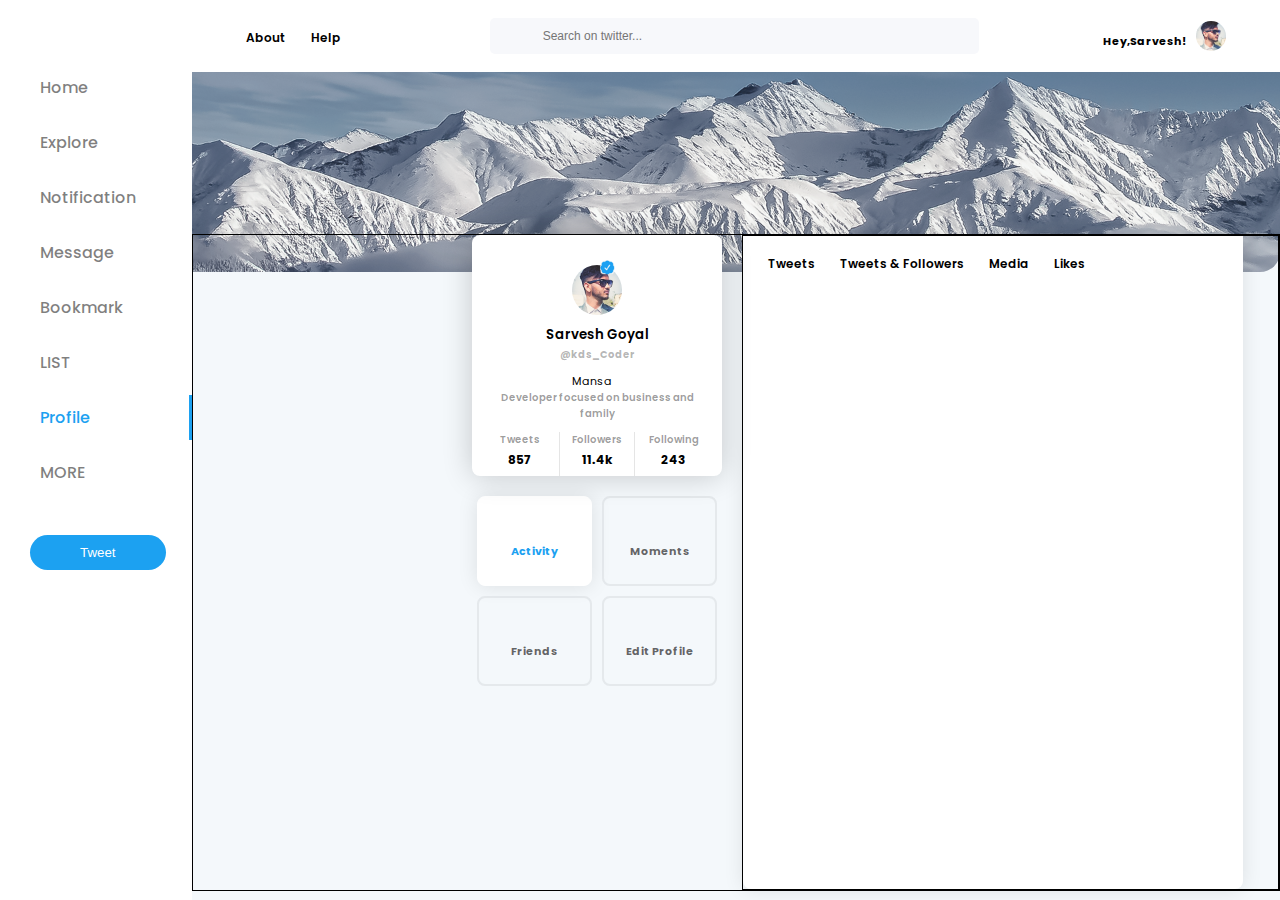
==== index.html @ 20d132c0 "twitterclone" ====
<html lang="en">

<head>
    <meta charset="UTF-8">
    <meta name="viewport" content="width=device-width, initial-scale=1.0">
    <link rel="shortcut icon" href=".\images\img\favicon.png">
    <link rel="stylesheet" href="https://cdnjs.cloudflare.com/ajax/libs/font-awesome/6.4.2/css/all.min.css"
        integrity="sha512-z3gLpd7yknf1YoNbCzqRKc4qyor8gaKU1qmn+CShxbuBusANI9QpRohGBreCFkKxLhei6S9CQXFEbbKuqLg0DA=="
        crossorigin="anonymous" referrerpolicy="no-referrer" />
    <link rel="stylesheet" href="index.css">
    <title>Twitter Clone</title>
</head>

<body>
    <header>
        <aside>
            <a href="#" class="logo"><i class="fa-brands fa-twitter"></i></a>
            <ul>
                <li><a href="#"><i class="fa-solid fa-house"></i> Home</a></li>
                <li><a href="#"><i class="fa-solid fa-hashtag"></i> Explore</a></li>
                <li><a href="#"></i><i class="fa-solid fa-bell"></i>Notification</a></li>
                <li><a href="#"><i class="fa-solid fa-message"></i>Message</a></li>
                <li><a href="#"><i class="fa-solid fa-bookmark"></i>Bookmark</a></li>
                <li><a href="#"><i class="fa-solid fa-list"></i></i>LIST</a></li>
                <li><a href="#"><i class="fa-solid fa-user"></i>Profile</a></li>
                <li><a href="#"><i class="fa-solid fa-ellipsis"></i>MORE</a></li>
            </ul>
            <button>Tweet</button>
        </aside>
        <section>
            <nav>
                <ul>
                    <li><a href="#">About</a></li>
                    <li><a href="#">Help</a></li>
                </ul>
                <div class="search-box">
                    <i class="fa-solid fa-magnifying-glass"></i>
                    <input type="text" placeholder="Search on twitter...">
                </div>
                <div class="user">
                    <h6>Hey,Sarvesh!</h6>
                    <img src=".\images\img\user.png">
                </div>
            </nav>
            <div class="profile_post_follow_bx">
                <div class="profile_bx">
                    <div class="profile_card">
                        <img src="./images/icon/bluetick.png" alt="" class="blue_tick_pc">
                        <img src="./images/img/user.png" alt="" class="profile_img">
                        <h5>Sarvesh Goyal</h5>
                        <h6>@kds_Coder</h6>
                        <address>
                            <a href="#">
                                <i class="fa-solid fa-location-dot"></i>
                                Mansa
                            </a>
                            <a href="#">
                                <i class="fa-solid fa-earth-asia"></i>
                            </a>
                        </address>
                        <p>Developer focused on business and family</p>
                        <div class="data">
                            <div class="data_card">
                                <p>Tweets</p>
                                <h4>857</h4>
                            </div>
                            <div class="data_card">
                                <p>Followers</p>
                                <h4>11.4k</h4>
                            </div>
                            <div class="data_card">
                                <p>Following</p>
                                <h4>243</h4>
                            </div>
                        </div>
                    </div>
                    <div class="activity_bx">
                        <div class="activity_card_bx">
                            <i class="fa-solid fa-eye"></i>
                            <h6>Activity</h6>
                        </div>
                        <div class="activity_card_bx">
                            <i class="fa-solid fa-bolt"></i>
                            <h6>Moments</h6>
                        </div>
                        <div class="activity_card_bx">
                            <i class="fa-solid fa-user-group"></i>
                            <h6>Friends</h6>
                        </div>
                        <div class="activity_card_bx">
                            <i class="fa-solid fa-gear"></i>
                            <h6>Edit Profile</h6>
                        </div>
                    </div>
                </div>
                <div class="post_follow_bx">
                    <div class="post">
                        <nav>
                            <ul>
                                <li><a href="#">Tweets</a></li>
                                <li><a href="#">Tweets & Followers</a></li>
                                <li><a href="#">Media</a></li>
                                <li><a href="#">Likes</a></li>
                            </ul>
                        </nav>
                    </div>
                    <div class="follow_bx"></div>
                </div>
            </div>
        </section>
    </header>
    <script src="app.js"></script>
</body>

</html>
---- index.css ----
@import url("https://fonts.googleapis.com/css2?family=Inter:wght@400;700;800&family=Poppins:wght@200;300;500;600;800;900&display=swap");
* {
  padding: 0;
  margin: 0;
  box-sizing: border-box;
}
body {
  font-family: "Inter", sans-serif;
  font-family: "Poppins", sans-serif;
}
header {
  position: relative;
  width: 100%;
  height: 100vh;
  background-color: #f4f8fb;
  display: flex;
}
header aside {
  width: 15%;
  height: 100%;
  background-color: #fff;
  padding: 15px 0px 15px 30px;
}
header section {
  position: relative;
  width: 85%;
  height: 100%;
}
header aside .logo {
  font-size: 30px;
  color: #1ca1f1;
}
header aside ul {
  list-style-type: none;
  margin-top: 50px;
}
header aside li {
  padding: 10px 0px;
  margin-top: 10px;
}
header aside ul li a {
  text-decoration: none;
  color: rgb(0, 0, 0, 0.5);
  font-size: 16px;
  font-weight: 500;
  display: flex;
  align-items: center;
  transition: 0.2s linear;
}
header aside ul li a:hover {
  color: #1ca1f1;
}
header aside ul li a i {
  margin-right: 10px;
  font-size: 20px;
}
/* to make active 7th child */
header aside ul li:nth-child(7) {
  border-right: 3px solid #1ca1f1;
}
header aside ul li:nth-child(7) a {
  color: #1ca1f1;
}
header aside button {
  margin-top: 40px;
  padding: 10px 50px;
  border-radius: 20px;
  border: none;
  outline: none;
  color: #fff;
  background-color: #1ca1f1;
  transition: 0.3s liner;
  cursor: pointer;
}
header aside button:hover {
  background-color: rgb(28, 162, 241, 0.5);
}
header section nav {
  width: 100%;
  height: 8%;
  background-color: #fff;
  display: flex;
  align-items: center;
  justify-content: space-between;
  padding: 0 5%;
}
header section nav ul {
  list-style: none;
  display: flex;
  align-items: center;
}
header section nav ul li {
  padding: 3px 25px 3px 0px;
}
header section nav ul li a {
  text-decoration: none;
  font-size: 12px;
  font-weight: 600;
  color: #000;
  transition: 0.3s linear;
}
header section nav ul li a:hover {
  color: gray;
}
header section nav .search-box {
  width: 50%;
  display: flex;
  align-items: center;
  justify-content: center;
  background-color: #f7f8fb;
  padding: 8px 15px;
  border-radius: 5px;
}
header section nav .search-box input {
  width: 90%;
  padding: 3px 15px;
  border: none;
  outline: none;
  font-size: 12px;
  background: none;
}
header section nav .search-box .bi {
  font-size: 14px;
}
header section nav .user {
  display: flex;
  align-items: center;
}
header section nav .user img {
  margin-left: 10px;
  width: 30px;
  height: 30px;
  border-radius: 50%;
}
header section nav .user h6 {
  color: #000;
  font-size: 11px;
}
header section::before {
  content: "";
  position: absolute;
  width: 100%;
  height: 200px;
  background: url(./images/img/bg1.png) no-repeat center center/cover;
  top: 8%;
  border-radius: 0px 0px 20px 0px;
  opacity: 0.9;
}
header section .profile_post_follow_bx {
  position: relative;
  top: 18%;
  width: 100%;
  height: 73%;
  border: 1px solid black;
  display: flex;
  justify-content: flex-end; 
}
header section .profile_post_follow_bx .profile_bx {
  width: 250px;
  height: auto;
}
header section .profile_post_follow_bx .profile_bx .profile_card {
  position: relative;
  width: 100%;
  height: auto;
  background: #fff;
  box-shadow: 0px 0px 30px rgb(0, 0, 0, 0.2);
  padding: 15px 10px 0px 10px;
  border-radius: 8px;
  display: flex;
  align-items: center;
  justify-content: center;
  flex-direction: column;
}
header section .profile_post_follow_bx .profile_bx .profile_card .blue_tick_pc {
  position: relative;
  top: 10px;
  left: 10px;
  width: 15px;
}
header section .profile_post_follow_bx .profile_bx .profile_card .profile_img {
  width: 50px;
  height: 50px;
  border-radius: 50%;
}
header section .profile_post_follow_bx .profile_bx .profile_card h5 {
  font-weight: 600;
  margin-top: 10px;
}
header section .profile_post_follow_bx .profile_bx .profile_card h6 {
  color: rgb(0, 0, 0, 0.3);
  font-size: 10px;
  padding: 2px 0px;
}
header section .profile_post_follow_bx .profile_bx .profile_card address {
  display: flex;
  align-items: center;
  margin-top: 8px;
}
header section .profile_post_follow_bx .profile_bx .profile_card address a {
  text-decoration: none;
  color: #000;
  font-size: 11px;
  font-style: normal;
}
header
  section
  .profile_post_follow_bx
  .profile_bx
  .profile_card
  address
  a:nth-child(2) {
  margin-left: 10px;
}
header section .profile_post_follow_bx .profile_bx .profile_card p {
  font-size: 10px;
  font-weight: 600;
  text-align: center;
  margin-top: 10px;
  padding: 0px 5px;
  color: rgb(0, 0, 0, 0.8);
}
header section .profile_post_follow_bx .profile_bx .profile_card .data {
  width: 100%;
  display: flex;
  align-items: center;
  justify-content: space-between;
  margin-top: 10px;
}
header
  section
  .profile_post_follow_bx
  .profile_bx
  .profile_card
  .data
  .data_card {
  width: 33.33%;
}
header
  section
  .profile_post_follow_bx
  .profile_bx
  .profile_card
  .data
  .data_card:nth-child(2) {
  border-left: 1px solid rgb(0, 0, 0, 0.1);
  border-right: 1px solid rgb(0, 0, 0, 0.1);
}
header section .profile_post_follow_bx .profile_bx .profile_card p,
h4 {
  text-align: center;
  font-size: 10px;
  margin-top: 0px;
  color: rgb(0, 0, 0, 0.4);
}
header section .profile_post_follow_bx .profile_bx .profile_card h4 {
  font-size: 12px;
  padding: 3px 0px 7px 0px;
  color: #000;
}
header section .profile_post_follow_bx .profile_bx .activity_bx {
  width: 100%;
  height: auto;
  display: flex;
  align-items: center;
  justify-content: space-around;
  flex-wrap: wrap;
  margin-top: 10px;
}
header section .profile_post_follow_bx .profile_bx .activity_card_bx {
  width: 115px;
  height: 90px;
  border: 2px solid rgb(213, 218, 222, 0.5);
  margin-top: 10px;
  border-radius: 8px;
  display: flex;
  align-items: center;
  justify-content: center;
  flex-direction: column;
  transition: 0.3s linear;
  cursor: pointer;
}
header
  section
  .profile_post_follow_bx
  .profile_bx
  .activity_card_bx:nth-child(1) {
  background: #fff;
  box-shadow: 0px 0px 20px rgb(0, 0, 0, 0.1);
  border: 1px solid #fff;
}
header section .profile_post_follow_bx .profile_bx .activity_card_bx i,
h6 {
  font-size: 20px;
  color: #d5dade;
  padding-top: 10px;
  transition: 0.3s linear;
}
header section .profile_post_follow_bx .profile_bx .activity_card_bx h6 {
  font-size: 11px;
  color: rgb(0, 0, 0, 0.6);
}
header section .profile_post_follow_bx .profile_bx .activity_card_bx:hover {
  background-color: #fff;
  border: 2px solid #fff;
  box-shadow: 0px 0px 20px rgb(0, 0, 0, 0.1);
}
header section .profile_post_follow_bx .profile_bx .activity_card_bx:hover h6 {
  color: #1ca1f1;
}
header section .profile_post_follow_bx .profile_bx .activity_card_bx:hover i {
  color: #1ca1f1;
}
header
  section
  .profile_post_follow_bx
  .profile_bx
  .activity_card_bx:nth-child(1)
  h6 {
  color: #1ca1f1;
}
header
  section
  .profile_post_follow_bx
  .profile_bx
  .activity_card_bx:nth-child(1)
  i {
  color: #1ca1f1;
}
header section .profile_post_follow_bx .post_follow_bx{
    height: auto;
    width: auto;
    border: 1px solid #000;
     margin-left: 20px;
     display: flex;

}
header section .profile_post_follow_bx .post_follow_bx .post{
width: 500px;
height: 100%;
background:#fff;
box-shadow: 0px 0px 20px rgb(0, 0, 0,0.1);
border-radius: 8px;

}
header section .profile_post_follow_bx .post_follow_bx .follow_bx{
   width: 20px;
   height: auto;
   margin-left: 15px;
    
    }
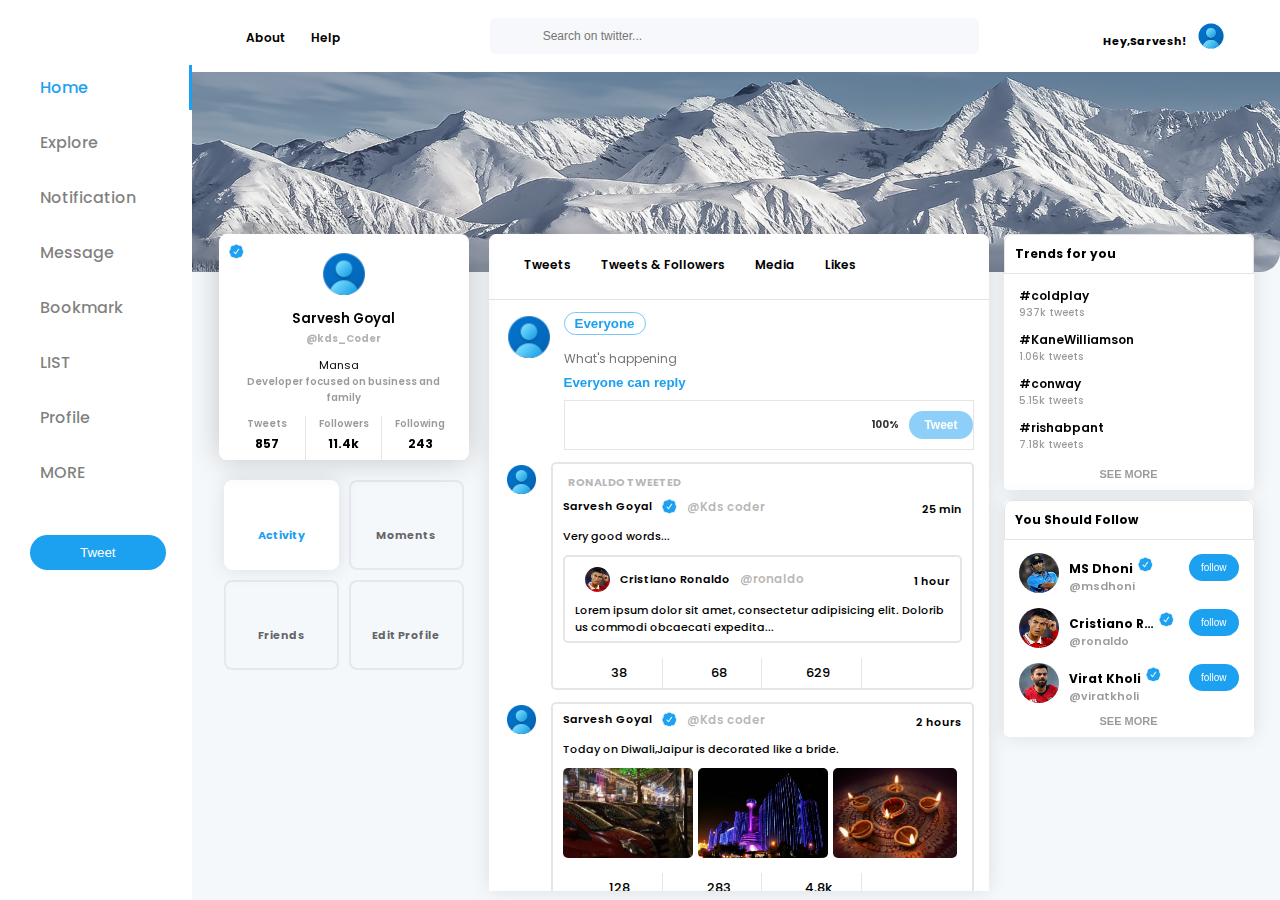
==== commit 5405040a: "final-changes" ====
--- a/index.html
+++ b/index.html
@@ -3,7 +3,7 @@
 <head>
     <meta charset="UTF-8">
     <meta name="viewport" content="width=device-width, initial-scale=1.0">
-    <link rel="shortcut icon" href=".\images\img\favicon.png">
+    <link rel="shortcut icon" href="./images/img/icons8-twitter-48.png">
     <link rel="stylesheet" href="https://cdnjs.cloudflare.com/ajax/libs/font-awesome/6.4.2/css/all.min.css"
         integrity="sha512-z3gLpd7yknf1YoNbCzqRKc4qyor8gaKU1qmn+CShxbuBusANI9QpRohGBreCFkKxLhei6S9CQXFEbbKuqLg0DA=="
         crossorigin="anonymous" referrerpolicy="no-referrer" />
@@ -14,15 +14,15 @@
 <body>
     <header>
         <aside>
-            <a href="#" class="logo"><i class="fa-brands fa-twitter"></i></a>
+            <a href="#" class="logo"><i class="fa-brands fa-x-twitter"></i></a>
             <ul>
-                <li><a href="#"><i class="fa-solid fa-house"></i> Home</a></li>
+                <li class="li_active"><a href="/"><i class="fa-solid fa-house"></i> Home</a></li>
                 <li><a href="#"><i class="fa-solid fa-hashtag"></i> Explore</a></li>
                 <li><a href="#"></i><i class="fa-solid fa-bell"></i>Notification</a></li>
                 <li><a href="#"><i class="fa-solid fa-message"></i>Message</a></li>
                 <li><a href="#"><i class="fa-solid fa-bookmark"></i>Bookmark</a></li>
                 <li><a href="#"><i class="fa-solid fa-list"></i></i>LIST</a></li>
-                <li><a href="#"><i class="fa-solid fa-user"></i>Profile</a></li>
+                <li><a href="profile.html"><i class="fa-solid fa-user"></i>Profile</a></li>
                 <li><a href="#"><i class="fa-solid fa-ellipsis"></i>MORE</a></li>
             </ul>
             <button>Tweet</button>
@@ -39,14 +39,14 @@
                 </div>
                 <div class="user">
                     <h6>Hey,Sarvesh!</h6>
-                    <img src=".\images\img\user.png">
+                    <img src=".\images\img\icons8-male-user-48.png">
                 </div>
             </nav>
             <div class="profile_post_follow_bx">
                 <div class="profile_bx">
                     <div class="profile_card">
                         <img src="./images/icon/bluetick.png" alt="" class="blue_tick_pc">
-                        <img src="./images/img/user.png" alt="" class="profile_img">
+                        <img src="./images/img/icons8-male-user-48.png" alt="" class="profile_img">
                         <h5>Sarvesh Goyal</h5>
                         <h6>@kds_Coder</h6>
                         <address>
@@ -102,9 +102,318 @@
                                 <li><a href="#">Media</a></li>
                                 <li><a href="#">Likes</a></li>
                             </ul>
+                            <i class="fa-solid fa-ellipsis"></i>
                         </nav>
+                        <div class="post_main_bx">
+                            <!-- tweet box start -->
+                            <div class="home_page_first_bx">
+                                <img src="./images/img/icons8-male-user-48.png" alt="" class="home_profile_pic">
+                                <div class="write_tweet_bx">
+                                    <button id="audience_btn">Everyone <i class="fa-solid fa-angle-down"></i></button>
+                                    <div class="show_bx show_bx_1">
+                                        <h6>Choose audience</h6>
+                                        <li class="check_audience">
+                                            <div>
+                                                <i class="fa-solid fa-earth-asia"></i>
+                                                <h6>Everyone</h6>
+
+                                            </div>
+                                            <i class="fa-solid fa-check check_audience_i"></i>
+                                        </li>
+                                        <li class="check_audience">
+                                            <div>
+                                                <i class="fa-solid fa-users-gear"></i>
+                                                <div class="edit_tweet_user">
+                                                    <h6>Tweet Circle</h6>
+                                                    <span>0 People</span><button>Edit</button>
+                                                </div>
+
+                                            </div>
+                                            <i class="fa-solid fa-check check_audience_i"></i>
+                                        </li>
+                                    </div>
+                                    <br>
+                                    <textarea name="" id="tweet_text_area" placeholder="What's happening"
+                                        maxlength="200" oninput="auto_grow(this)"></textarea>
+                                    <button class="select_reply_btn">
+                                        <i class="fa-solid fa-earth-asia"></i>
+                                        Everyone can reply
+                                    </button>
+                                    <div class="show_bx who_can_reply_bx">
+                                        <h6>Choose audience</h6>
+                                        <p>Choose who can reply to this tweet.<br>Anyone mentioned can always reply</p>
+                                        <li class="who_can_reply">
+                                            <div>
+                                                <i class="fa-solid fa-earth-asia"></i>
+                                                <h6>Everyone Can reply</h6>
+
+                                            </div>
+                                            <i class="fa-solid fa-check who_can_reply_i"></i>
+                                        </li>
+                                        <li class="who_can_reply">
+                                            <div>
+                                                <i class="fa-solid fa-user-check who_can_reply_i"></i>
+                                                <h6>People you follow</h6>
+
+                                            </div>
+                                            <i class="fa-solid fa-check"></i>
+                                        </li>
+                                        <li class="who_can_reply">
+                                            <div>
+                                                <i style="font-style: normal;">@</i>
+                                                <h6>Only people you mention</h6>
+
+                                            </div>
+                                            <i class="fa-solid fa-check who_can_reply_i"></i>
+                                        </li>
+
+                                    </div>
+                                    <div class="attach_media">
+                                        <div class="select_media">
+                                            <div class="media_card">
+                                                <input type="file" accept="image/jpg,image/png,image/gif,video/mp4">
+                                                <i class="fa-solid fa-image"></i>
+                                            </div>
+                                            <div class="media_card">
+                                                <i class="fa-solid fa-gift"></i>
+                                            </div>
+                                            <div class="media_card">
+                                                <i class="fa-solid fa-square-poll-vertical"></i>
+                                            </div>
+                                            <div class="media_card">
+                                                <i class="fa-regular fa-face-smile-beam"></i>
+                                            </div>
+                                            <div class="media_card">
+                                                <i class="fa-solid fa-calendar-week"></i>
+                                            </div>
+                                            <div class="media_card">
+                                                <i class="fa-solid fa-location-dot"></i>
+                                            </div>
+                                        </div>
+                                        <div class="tweet_letter_count">
+                                            <h6 id="text_limit">100%</h6>
+                                            <button id="tweet_post">Tweet</button>
+                                        </div>
+                                    </div>
+                                </div>
+                            </div>
+                            <div class="post_card_bx">
+                                <div class="post_profile">
+                                    <img src="./images/img/icons8-male-user-48.png">
+                                </div>
+                                <div class="content">
+                                    <h6 class="retweet"><i class="fa-solid fa-repeat"></i> RONALDO TWEETED</h6>
+                                    <div class="user_name_time">
+
+                                        <h5>Sarvesh Goyal <img src="./images/icon/bluetick.png">
+                                            <p>@Kds coder</p>
+                                        </h5>
+                                        <h6><i class="fa-regular fa-clock"> </i>25 min</h6>
+                                    </div>
+                                    <h3>Very good words...</h3>
+                                    <div class="retweet_content_bx">
+                                        <div class="user_name_time">
+
+                                            <h5><img src="./images/img/user2.jpg"> Cristiano Ronaldo
+                                                <p>@ronaldo</p>
+                                            </h5>
+                                            <h6><i class="fa-regular fa-clock"> </i> 1 hour</h6>
+
+                                        </div>
+                                        <h3>Lorem ipsum dolor sit amet, consectetur adipisicing elit. Doloribus commodi
+                                            obcaecati expedita...</h3>
+                                    </div>
+                                    <div class="tweet_card_social_data">
+                                        <div class="tweet_social_card">
+                                            <i class="fa-solid fa-comment"></i>
+                                            <span>38</span>
+                                        </div>
+                                        <div class="tweet_social_card">
+                                            <i class="fa-solid fa-repeat"></i>
+                                            <span>68</span>
+                                        </div>
+                                        <div class="tweet_social_card">
+                                            <i class="fa-solid fa-heart"></i>
+                                            <span>629</span>
+                                        </div>
+                                        <div class="tweet_social_card">
+                                            <i class="fa-solid fa-share"></i>
+                                        </div>
+                                    </div>
+                                </div>
+                            </div>
+                            <div class="post_card_bx">
+                                <div class="post_profile">
+                                    <img src="./images/img/icons8-male-user-48.png">
+                                </div>
+                                <div class="content">
+
+                                    <div class="user_name_time">
+
+                                        <h5>Sarvesh Goyal <img src="./images/icon/bluetick.png">
+                                            <p>@Kds coder</p>
+                                        </h5>
+                                        <h6><i class="fa-regular fa-clock"> </i>2 hours</h6>
+                                    </div>
+                                    <h3>Today on Diwali,Jaipur is decorated like a bride.</h3>
+                                    <div class="image_post_bx">
+                                        <img src="./images/img/img1.jpg" alt="">
+                                        <img src="./images/img/img2.webp" alt="">
+                                        <img src="./images/img/img3.jpg" alt="">
+                                    </div>
+                                    <div class="tweet_card_social_data">
+                                        <div class="tweet_social_card">
+                                            <i class="fa-solid fa-comment"></i>
+                                            <span>128</span>
+                                        </div>
+                                        <div class="tweet_social_card">
+                                            <i class="fa-solid fa-repeat"></i>
+                                            <span>283</span>
+                                        </div>
+                                        <div class="tweet_social_card">
+                                            <i class="fa-solid fa-heart"></i>
+                                            <span>4.8k</span>
+                                        </div>
+                                        <div class="tweet_social_card">
+                                            <i class="fa-solid fa-share"></i>
+                                        </div>
+                                    </div>
+                                </div>
+                            </div>
+                            <div class="post_card_bx">
+                                <div class="post_profile">
+                                    <img src="./images/img/user4.jpg">
+                                </div>
+                                <div class="content">
+
+                                    <div class="user_name_time">
+
+                                        <h5>President Biden <img src="./images/icon/bluetick.png">
+                                            <p>@pouts</p>
+                                        </h5>
+                                        <h6><i class="fa-regular fa-clock"> </i>4 hours</h6>
+                                    </div>
+                                    <h3>Lorem, ipsum dolor sit amet consectetur adipisicing elit. Iusto inventore, velit
+                                        vel repellat ad, mollitia nisi vero illo incidunt non perspiciatis a aspernatur
+                                        atque nesciunt nam necessitatibus impedit laborum! Quos?
+                                    </h3>
+
+                                    <div class="tweet_card_social_data">
+                                        <div class="tweet_social_card">
+                                            <i class="fa-solid fa-comment"></i>
+                                            <span>368</span>
+                                        </div>
+                                        <div class="tweet_social_card">
+                                            <i class="fa-solid fa-repeat"></i>
+                                            <span>4523</span>
+                                        </div>
+                                        <div class="tweet_social_card">
+                                            <i class="fa-solid fa-heart"></i>
+                                            <span>445.8</span>
+                                        </div>
+                                        <div class="tweet_social_card">
+                                            <i class="fa-solid fa-share"></i>
+                                        </div>
+                                    </div>
+                                </div>
+                            </div>
+                        </div>
                     </div>
-                    <div class="follow_bx"></div>
+                    <div class="follow_bx">
+                        <div class="trend_for_you">
+                            <nav>
+                                <h6>Trends for you</h6>
+                                <i class="fa-solid fa-gear"></i>
+                            </nav>
+                            <div class="trend_bx">
+                                <div class="rate">
+                                    <li><a href="#">#coldplay<br>
+                                            <p>937k tweets</p>
+                                        </a><i class="fa-solid fa-chevron-down"></i></li>
+                                    <div class="interest">
+                                        <button class="smile"><i class="fa-solid fa-face-smile"></i>Interested</button>
+                                        <button class="frown"><i class="fa-solid fa-face-frown"></i>not
+                                            Interested</button>
+                                    </div>
+                                </div>
+                                <div class="rate">
+                                    <li><a href="#">#KaneWilliamson<br>
+                                            <p>1.06k tweets</p>
+                                        </a><i class="fa-solid fa-chevron-down"></i></li>
+                                    <div class="interest">
+                                        <button class="smile"><i class="fa-solid fa-face-smile"></i>Interested</button>
+                                        <button class="frown"><i class="fa-solid fa-face-frown"></i>not
+                                            Interested</button>
+                                    </div>
+                                </div>
+                                <div class="rate">
+                                    <li><a href="#">#conway<br>
+                                            <p>5.15k tweets</p>
+                                        </a><i class="fa-solid fa-chevron-down"></i></li>
+                                    <div class="interest">
+                                        <button class="smile"><i class="fa-solid fa-face-smile"></i>Interested</button>
+                                        <button class="frown"><i class="fa-solid fa-face-frown"></i>not
+                                            Interested</button>
+                                    </div>
+                                </div>
+                                <div class="rate">
+                                    <li><a href="#">#rishabpant<br>
+                                            <p>7.18k tweets</p>
+                                        </a><i class="fa-solid fa-chevron-down"></i></li>
+                                    <div class="interest">
+                                        <button class="smile"><i class="fa-solid fa-face-smile"></i>Interested</button>
+                                        <button class="frown"><i class="fa-solid fa-face-frown"></i>not
+                                            Interested</button>
+                                    </div>
+                                </div>
+
+                                <button class="see_more">SEE MORE</button>
+                            </div>
+                        </div>
+                        <div class="you_should_follow trend_for_you">
+                            <nav>
+                                <h6>You Should Follow</h6>
+                                <i class="fa-solid fa-arrows-rotate"></i>
+                            </nav>
+                            <div class="follow_bx">
+                                <div class="follow_profile_name">
+                                    <img src="./images/img/user1.jpg" class="follow_profile">
+                                    <div class="user_name">
+                                        <div class="user_name_follow">
+                                            <h6>MS Dhoni</h6><img src="./images/icon/bluetick.png">
+                                        </div>
+                                        <p>@msdhoni</p>
+                                    </div>
+                                </div>
+                                <button>follow</button>
+                            </div>
+                            <div class="follow_bx">
+                                <div class="follow_profile_name">
+                                    <img src="./images/img/user2.jpg" class="follow_profile">
+                                    <div class="user_name">
+                                        <div class="user_name_follow">
+                                            <h6>Cristiano Ronaldo</h6><img src="./images/icon/bluetick.png">
+                                        </div>
+                                        <p>@ronaldo</p>
+                                    </div>
+                                </div>
+                                <button>follow</button>
+                            </div>
+                            <div class="follow_bx">
+                                <div class="follow_profile_name">
+                                    <img src="./images/img/user3.jpg" class="follow_profile">
+                                    <div class="user_name">
+                                        <div class="user_name_follow">
+                                            <h6>Virat Kholi</h6><img src="./images/icon/bluetick.png">
+                                        </div>
+                                        <p>@viratkholi</p>
+                                    </div>
+                                </div>
+                                <button>follow</button>
+                            </div>
+                            <button class="see_more">SEE MORE</button>
+                        </div>
+                    </div>
                 </div>
             </div>
         </section>
--- a/index.css
+++ b/index.css
@@ -27,7 +27,7 @@
   height: 100%;
 }
 header aside .logo {
-  font-size: 30px;
+  font-size: 35px;
   color: #1ca1f1;
 }
 header aside ul {
@@ -55,10 +55,13 @@
   font-size: 20px;
 }
 /* to make active 7th child */
-header aside ul li:nth-child(7) {
+header aside ul .li_active {
   border-right: 3px solid #1ca1f1;
 }
-header aside ul li:nth-child(7) a {
+header aside ul .li_active a {
+  color: #1ca1f1;
+}
+header aside ul .li_active a {
   color: #1ca1f1;
 }
 header aside button {
@@ -151,9 +154,9 @@
   top: 18%;
   width: 100%;
   height: 73%;
-  border: 1px solid black;
-  display: flex;
-  justify-content: flex-end; 
+  /* border: 40px solid black; */
+  display: flex;
+  justify-content: center;
 }
 header section .profile_post_follow_bx .profile_bx {
   width: 250px;
@@ -173,7 +176,7 @@
   flex-direction: column;
 }
 header section .profile_post_follow_bx .profile_bx .profile_card .blue_tick_pc {
-  position: relative;
+  position: absolute;
   top: 10px;
   left: 10px;
   width: 15px;
@@ -327,25 +330,1239 @@
   i {
   color: #1ca1f1;
 }
-header section .profile_post_follow_bx .post_follow_bx{
-    height: auto;
-    width: auto;
-    border: 1px solid #000;
-     margin-left: 20px;
-     display: flex;
+header section .profile_post_follow_bx .post_follow_bx {
+  height: auto;
+  width: auto;
+  /* border: 1px solid #000; */
+  margin-left: 20px;
+  display: flex;
+}
+header section .profile_post_follow_bx .post_follow_bx .post {
+  width: 500px;
+  height: 100%;
+  background: #fff;
+  box-shadow: 0px 0px 20px rgb(0, 0, 0, 0.1);
+  border-radius: 8px;
+}
 
-}
-header section .profile_post_follow_bx .post_follow_bx .post{
-width: 500px;
-height: 100%;
-background:#fff;
-box-shadow: 0px 0px 20px rgb(0, 0, 0,0.1);
-border-radius: 8px;
+header section .profile_post_follow_bx .post_follow_bx .follow_bx {
+  width: 250px;
+  height: auto;
+  margin-left: 15px;
+  /* border: 1px solid #000; */
+}
+header section .profile_post_follow_bx .post_follow_bx .post nav {
+  border-radius: 8px 8px 0px 0px;
+  border-bottom: 1px solid rgb(0, 0, 0, 0.1);
+  height: 10%;
+}
+header section .profile_post_follow_bx .post_follow_bx .post nav li {
+  border-bottom: 3px solid transparent;
+  display: flex;
+  align-items: center;
+  justify-content: center;
+  padding: 3px 0px;
+  margin-right: 10px;
+  transition: 0.3s linear;
+}
+header section .profile_post_follow_bx .post_follow_bx .post nav li:hover {
+  border-bottom: 3px solid #1ca1f1;
+}
+header section .profile_post_follow_bx .post_follow_bx .post nav li a {
+  padding: 12px 10px;
+}
+header section .profile_post_follow_bx .post_follow_bx .post nav li a:hover {
+  color: #1ca1f1;
+}
+header section .profile_post_follow_bx .post_follow_bx .post nav i {
+  color: rgb(0, 0, 0, 0.6);
+  cursor: pointer;
+  transition: 0.3s, linear;
+}
+header section .profile_post_follow_bx .post_follow_bx .post nav i:hover {
+  color: black;
+}
+header section .profile_post_follow_bx .post_follow_bx .post .post_main_bx {
+  width: 100%;
+  height: 90%;
+  /* border:10px solid #000; */
+  overflow: auto;
+}
+header
+  section
+  .profile_post_follow_bx
+  .post_follow_bx
+  .post
+  .post_main_bx::-webkit-scrollbar {
+  width: 5px;
+  background-color: rgb(0, 0, 0, 0.1);
+  border-radius: 20px;
+  visibility: hidden;
+}
+header
+  section
+  .profile_post_follow_bx
+  .post_follow_bx
+  .post
+  .post_main_bx::-webkit-scrollbar-thumb {
+  width: 5px;
+  background-color: rgb(0, 0, 0, 0.2);
+  border-radius: 20px;
+  visibility: hidden;
+}
+header
+  section
+  .profile_post_follow_bx
+  .post_follow_bx
+  .post
+  .post_main_bx:hover:-webkit-scrollbar {
+  visibility: visible;
+}
 
-}
-header section .profile_post_follow_bx .post_follow_bx .follow_bx{
-   width: 20px;
-   height: auto;
-   margin-left: 15px;
-    
-    }+header
+  section
+  .profile_post_follow_bx
+  .post_follow_bx
+  .post
+  .post_main_bx:hover::-webkit-scrollbar-thumb {
+  visibility: visible;
+}
+header
+  section
+  .profile_post_follow_bx
+  .post_follow_bx
+  .post
+  .post_main_bx
+  .home_page_first_bx {
+  width: 100%;
+  height: auto;
+  background: #fff;
+  padding: 12px 15px 0px 15px;
+  display: flex;
+}
+header
+  section
+  .profile_post_follow_bx
+  .post_follow_bx
+  .post
+  .post_main_bx
+  .home_page_first_bx
+  .home_profile_pic {
+  width: 50px;
+  height: 50px;
+  border-radius: 50%;
+}
+header
+  section
+  .profile_post_follow_bx
+  .post_follow_bx
+  .post
+  .post_main_bx
+  .home_page_first_bx
+  .write_tweet_bx {
+  position: relative;
+  width: 90%;
+  height: auto;
+  /* border: 1px solid #000; */
+  margin-left: 10px;
+}
+header
+  section
+  .profile_post_follow_bx
+  .post_follow_bx
+  .post
+  .post_main_bx
+  .home_page_first_bx
+  .write_tweet_bx
+  button {
+  padding: 3px 10px;
+  border-radius: 20px;
+  border: 1px solid rgb(28, 161, 241, 0.6);
+  background: none;
+  outline: none;
+  text-align: center;
+  color: #1ca1f1;
+  font-weight: 600;
+  cursor: pointer;
+}
+header
+  section
+  .profile_post_follow_bx
+  .post_follow_bx
+  .post
+  .post_main_bx
+  .home_page_first_bx
+  .write_tweet_bx
+  .show_bx {
+  width: 200px;
+  height: auto;
+  padding: 10px;
+  background: #fff;
+  box-shadow: 0px 0px 20px rgb(0, 0, 0, 0.2);
+  position: absolute;
+  border-radius: 10px;
+  display: none;
+  top: 30px;
+  left: 0;
+  z-index: 99999999999999999999999999999999;
+}
+header
+  section
+  .profile_post_follow_bx
+  .post_follow_bx
+  .post
+  .post_main_bx
+  .home_page_first_bx
+  .write_tweet_bx
+  .show_bx_active {
+  display: unset;
+}
+header
+  section
+  .profile_post_follow_bx
+  .post_follow_bx
+  .post
+  .post_main_bx
+  .home_page_first_bx
+  .write_tweet_bx
+  .show_bx
+  h6 {
+  padding: 0;
+  font-size: 15px;
+  color: #000;
+}
+header
+  section
+  .profile_post_follow_bx
+  .post_follow_bx
+  .post
+  .post_main_bx
+  .home_page_first_bx
+  .write_tweet_bx
+  .show_bx
+  li {
+  list-style: none;
+  display: flex;
+  align-items: center;
+  justify-content: space-between;
+  padding: 5px 0 5px 8px;
+  margin-top: 8px;
+  cursor: pointer;
+}
+header
+  section
+  .profile_post_follow_bx
+  .post_follow_bx
+  .post
+  .post_main_bx
+  .home_page_first_bx
+  .write_tweet_bx
+  .show_bx
+  li:nth-child(2) {
+  margin-top: 20px;
+}
+header
+  section
+  .profile_post_follow_bx
+  .post_follow_bx
+  .post
+  .post_main_bx
+  .home_page_first_bx
+  .write_tweet_bx
+  .show_bx
+  li
+  i:nth-child(2) {
+  font-size: 13px;
+  color: #fff;
+}
+header
+  section
+  .profile_post_follow_bx
+  .post_follow_bx
+  .post
+  .post_main_bx
+  .home_page_first_bx
+  .write_tweet_bx
+  .show_bx
+  li
+  i:nth-child(1) {
+  margin-right: 15px;
+  z-index: 2;
+  font-size: 13px;
+  color: #fff;
+}
+header
+  section
+  .profile_post_follow_bx
+  .post_follow_bx
+  .post
+  .post_main_bx
+  .home_page_first_bx
+  .write_tweet_bx
+  .show_bx
+  li::before {
+  content: "";
+  position: absolute;
+  width: 30px;
+  height: 30px;
+  background: #1ca1f1;
+  border-radius: 50%;
+  left: 9;
+  z-index: 1;
+}
+header
+  section
+  .profile_post_follow_bx
+  .post_follow_bx
+  .post
+  .post_main_bx
+  .home_page_first_bx
+  .write_tweet_bx
+  .show_bx
+  li
+  h6 {
+  font-size: 13px;
+}
+header
+  section
+  .profile_post_follow_bx
+  .post_follow_bx
+  .post
+  .post_main_bx
+  .home_page_first_bx
+  .write_tweet_bx
+  .show_bx
+  li
+  span {
+  font-size: 12px;
+}
+header
+  section
+  .profile_post_follow_bx
+  .post_follow_bx
+  .post
+  .post_main_bx
+  .home_page_first_bx
+  .write_tweet_bx
+  .show_bx
+  li
+  button {
+  font-size: 8px;
+}
+header
+  section
+  .profile_post_follow_bx
+  .post_follow_bx
+  .post
+  .post_main_bx
+  .home_page_first_bx
+  .write_tweet_bx
+  .show_bx
+  li
+  div:nth-child(1) {
+  display: flex;
+  align-items: center;
+}
+header
+  section
+  .profile_post_follow_bx
+  .post_follow_bx
+  .post
+  .post_main_bx
+  .home_page_first_bx
+  .write_tweet_bx
+  textarea {
+  font-size: 12px;
+  margin-top: 15px;
+  border: none;
+  outline: none;
+  width: 100%;
+  resize: none;
+  overflow: hidden;
+  height: 25px;
+  max-height: 200px;
+  font-family: "Poppins", sans-serif;
+}
+header
+  section
+  .profile_post_follow_bx
+  .post_follow_bx
+  .post
+  .post_main_bx
+  .home_page_first_bx
+  .write_tweet_bx
+  .select_reply_btn {
+  border: none;
+  padding: 0;
+}
+header
+  section
+  .profile_post_follow_bx
+  .post_follow_bx
+  .post
+  .post_main_bx
+  .home_page_first_bx
+  .write_tweet_bx
+  .who_can_reply_bx {
+  width: 250px;
+  top: 68%;
+}
+header
+  section
+  .profile_post_follow_bx
+  .post_follow_bx
+  .post
+  .post_main_bx
+  .home_page_first_bx
+  .write_tweet_bx
+  .who_can_reply_bx
+  p {
+  font-size: 10px;
+}
+header
+  section
+  .profile_post_follow_bx
+  .post_follow_bx
+  .post
+  .post_main_bx
+  .home_page_first_bx
+  .write_tweet_bx
+  .attach_media {
+  width: 100%;
+  height: auto;
+  padding: 10px 0px;
+  display: flex;
+  align-items: center;
+  justify-content: space-between;
+  border: 1px solid rgb(0, 0, 0, 0.1);
+  margin-top: 10px;
+}
+header
+  section
+  .profile_post_follow_bx
+  .post_follow_bx
+  .post
+  .post_main_bx
+  .home_page_first_bx
+  .write_tweet_bx
+  .attach_media
+  .select_media {
+  display: flex;
+  align-items: center;
+}
+header
+  section
+  .profile_post_follow_bx
+  .post_follow_bx
+  .post
+  .post_main_bx
+  .home_page_first_bx
+  .write_tweet_bx
+  .attach_media
+  .select_media
+  .media_card {
+  width: 20px;
+  height: 20px;
+  /* border: 1px solid #1ca1f1; */
+  margin-right: 8px;
+  color: rgb(0, 0, 0, 0.8);
+  display: flex;
+  align-items: center;
+  justify-content: center;
+  overflow: hidden;
+  position: relative;
+  cursor: pointer;
+}
+header
+  section
+  .profile_post_follow_bx
+  .post_follow_bx
+  .post
+  .post_main_bx
+  .home_page_first_bx
+  .write_tweet_bx
+  .attach_media
+  .select_media
+  .media_card
+  input {
+  position: absolute;
+  top: 0;
+  left: 0;
+  z-index: 9999999;
+  opacity: 0;
+  cursor: pointer;
+}
+header
+  section
+  .profile_post_follow_bx
+  .post_follow_bx
+  .post
+  .post_main_bx
+  .home_page_first_bx
+  .write_tweet_bx
+  .attach_media
+  .tweet_letter_count {
+  display: flex;
+  align-items: center;
+}
+header
+  section
+  .profile_post_follow_bx
+  .post_follow_bx
+  .post
+  .post_main_bx
+  .home_page_first_bx
+  .write_tweet_bx
+  .attach_media
+  .tweet_letter_count
+  h6 {
+  padding: 0;
+  font-size: 10px;
+  color: rgb(0, 0, 0, 0.8);
+  margin-right: 10px;
+}
+header
+  section
+  .profile_post_follow_bx
+  .post_follow_bx
+  .post
+  .post_main_bx
+  .home_page_first_bx
+  .write_tweet_bx
+  .attach_media
+  .tweet_letter_count
+  button {
+  background: rgb(28, 160, 242, 0.5);
+  border: none;
+  color: #fff;
+  font-size: 12px;
+  transition: 0.3s linear;
+  padding: 7px 15px;
+}
+header
+  section
+  .profile_post_follow_bx
+  .post_follow_bx
+  .post
+  .post_main_bx
+  .home_page_first_bx
+  .write_tweet_bx
+  .attach_media
+  .tweet_letter_count
+  button:hover {
+  background: rgb(28, 160, 242);
+}
+header
+  section
+  .profile_post_follow_bx
+  .post_follow_bx
+  .post
+  .post_main_bx
+  .post_card_bx {
+  width: 100%;
+  height: auto;
+  background: #fff;
+  padding: 12px 15px 0px 15px;
+  display: flex;
+}
+header
+  section
+  .profile_post_follow_bx
+  .post_follow_bx
+  .post
+  .post_main_bx
+  .post_card_bx
+  .post_profile {
+  width: 10%;
+}
+header
+  section
+  .profile_post_follow_bx
+  .post_follow_bx
+  .post
+  .post_main_bx
+  .post_card_bx
+  .post_profile
+  img {
+  height: 35px;
+  width: 35px;
+  border-radius: 50%;
+}
+header
+  section
+  .profile_post_follow_bx
+  .post_follow_bx
+  .post
+  .post_main_bx
+  .post_card_bx
+  .content {
+  width: 90%;
+  border: 2px solid rgb(0, 0, 0, 0.1);
+  border-radius: 5px;
+  padding: 0px 10px;
+}
+header
+  section
+  .profile_post_follow_bx
+  .post_follow_bx
+  .post
+  .post_main_bx
+  .post_card_bx
+  .content
+  .retweet {
+  color: rgb(0, 0, 0, 0.3);
+  font-size: 11px;
+  display: flex;
+  align-items: center;
+}
+header
+  section
+  .profile_post_follow_bx
+  .post_follow_bx
+  .post
+  .post_main_bx
+  .post_card_bx
+  .content
+  .retweet
+  i {
+  font-size: 10px;
+  margin-right: 5px;
+}
+header
+  section
+  .profile_post_follow_bx
+  .post_follow_bx
+  .post
+  .post_main_bx
+  .post_card_bx
+  .content
+  .user_name_time {
+  display: flex;
+  align-items: center;
+  justify-content: space-between;
+}
+header
+  section
+  .profile_post_follow_bx
+  .post_follow_bx
+  .post
+  .post_main_bx
+  .post_card_bx
+  .content
+  .user_name_time
+  h5 {
+  display: flex;
+  align-items: center;
+  justify-content: space-between;
+  font-size: 11px;
+  font-weight: 600;
+  margin-top: 5px;
+}
+header
+  section
+  .profile_post_follow_bx
+  .post_follow_bx
+  .post
+  .post_main_bx
+  .post_card_bx
+  .content
+  .user_name_time
+  h5
+  img {
+  width: 15px;
+  margin-left: 10px;
+}
+header
+  section
+  .profile_post_follow_bx
+  .post_follow_bx
+  .post
+  .post_main_bx
+  .post_card_bx
+  .content
+  .user_name_time
+  h5
+  p {
+  font-size: 12px;
+  color: rgb(0, 0, 0, 0.3);
+  margin-left: 10px;
+}
+header
+  section
+  .profile_post_follow_bx
+  .post_follow_bx
+  .post
+  .post_main_bx
+  .post_card_bx
+  .content
+  .user_name_time
+  h6 {
+  color: #000;
+  font-size: 11px;
+  font-weight: 600;
+}
+header
+  section
+  .profile_post_follow_bx
+  .post_follow_bx
+  .post
+  .post_main_bx
+  .post_card_bx
+  .content
+  .user_name_time
+  h6
+  i {
+  font-size: 12px;
+  margin-right: 3px;
+}
+header
+  section
+  .profile_post_follow_bx
+  .post_follow_bx
+  .post
+  .post_main_bx
+  .post_card_bx
+  .content
+  h3 {
+  font-size: 11px;
+  font-weight: 500;
+  word-break: break-all;
+  margin-top: 10px;
+}
+header
+  section
+  .profile_post_follow_bx
+  .post_follow_bx
+  .post
+  .post_main_bx
+  .post_card_bx
+  .content
+  .retweet_content_bx {
+  width: 100%;
+  height: auto;
+  padding: 5px 10px;
+  border: 2px solid rgb(0, 0, 0, 0.1);
+  border-radius: 5px;
+  margin-top: 10px;
+}
+header
+  section
+  .profile_post_follow_bx
+  .post_follow_bx
+  .post
+  .post_main_bx
+  .post_card_bx
+  .content
+  .retweet_content_bx
+  .user_name_time
+  h5
+  img:nth-child(1) {
+  width: 25px;
+  height: 25px;
+  border-radius: 50%;
+  margin-right: 10px;
+}
+header
+  section
+  .profile_post_follow_bx
+  .post_follow_bx
+  .post
+  .post_main_bx
+  .post_card_bx
+  .content
+  .tweet_card_social_data {
+  display: flex;
+  align-items: center;
+  justify-content: space-between;
+  margin-top: 15px;
+}
+header
+  section
+  .profile_post_follow_bx
+  .post_follow_bx
+  .post
+  .post_main_bx
+  .post_card_bx
+  .content
+  .tweet_card_social_data
+  .tweet_social_card {
+  width: 25%;
+  display: flex;
+  align-items: center;
+  justify-content: center;
+  padding: 5px;
+}
+header
+  section
+  .profile_post_follow_bx
+  .post_follow_bx
+  .post
+  .post_main_bx
+  .post_card_bx
+  .content
+  .tweet_card_social_data
+  .tweet_social_card:nth-child(2) {
+  border-left: 1px solid rgb(0, 0, 0, 0.1);
+  border-right: 1px solid rgb(0, 0, 0, 0.1);
+}
+header
+  section
+  .profile_post_follow_bx
+  .post_follow_bx
+  .post
+  .post_main_bx
+  .post_card_bx
+  .content
+  .tweet_card_social_data
+  .tweet_social_card:nth-child(3) {
+  border-right: 1px solid rgb(0, 0, 0, 0.1);
+}
+header
+  section
+  .profile_post_follow_bx
+  .post_follow_bx
+  .post
+  .post_main_bx
+  .post_card_bx
+  .content
+  .tweet_card_social_data
+  .tweet_social_card
+  i {
+  color: rgb(0, 0, 0, 0.2);
+  margin-right: 14px;
+  font-size: 14px;
+}
+header
+  section
+  .profile_post_follow_bx
+  .post_follow_bx
+  .post
+  .post_main_bx
+  .post_card_bx
+  .content
+  .tweet_card_social_data
+  .tweet_social_card
+  span {
+  font-size: 13px;
+  font-weight: 500;
+}
+header
+  section
+  .profile_post_follow_bx
+  .post_follow_bx
+  .post
+  .post_main_bx
+  .post_card_bx
+  .content
+  .tweet_card_social_data
+  .tweet_social_card:nth-child(3)
+  i {
+  color: red;
+}
+header
+  section
+  .profile_post_follow_bx
+  .post_follow_bx
+  .post
+  .post_main_bx
+  .post_card_bx
+  .content
+  .image_post_bx {
+  width: 100%;
+  height: auto;
+  display: flex;
+  margin-top: 10px;
+}
+header
+  section
+  .profile_post_follow_bx
+  .post_follow_bx
+  .post
+  .post_main_bx
+  .post_card_bx
+  .content
+  .image_post_bx
+  img {
+  width: 130px;
+  height: 90px;
+  border-radius: 5px;
+  margin-right: 5px;
+}
+header
+  section
+  .profile_post_follow_bx
+  .post_follow_bx
+  .follow_bx
+  .trend_for_you {
+  width: 100%;
+  height: auto;
+  background: #fff;
+  box-shadow: 0px 0px 20px rgb(0, 0, 0, 0.1);
+  border-radius: 5px;
+}
+header
+  section
+  .profile_post_follow_bx
+  .post_follow_bx
+  .follow_bx
+  .trend_for_you
+  nav {
+  width: 100%;
+  height: auto;
+  padding: 10px;
+  align-items: center;
+  border-radius: 8px 8px 0px 0px;
+  border: 1px solid rgb(0, 0, 0, 0.1);
+}
+header
+  section
+  .profile_post_follow_bx
+  .post_follow_bx
+  .follow_bx
+  .trend_for_you
+  nav
+  h6 {
+  font-size: 12px;
+  color: #000;
+  padding: 0;
+}
+header
+  section
+  .profile_post_follow_bx
+  .post_follow_bx
+  .follow_bx
+  .trend_for_you
+  .trend_bx {
+  width: 100%;
+  height: auto;
+  padding: 8px 15px 0px 15px;
+}
+header
+  section
+  .profile_post_follow_bx
+  .post_follow_bx
+  .follow_bx
+  .trend_for_you
+  .trend_bx
+  li {
+  list-style: none;
+  display: flex;
+  align-items: center;
+  justify-content: space-between;
+  padding: 5px 0px;
+}
+header
+  section
+  .profile_post_follow_bx
+  .post_follow_bx
+  .follow_bx
+  .trend_for_you
+  .trend_bx
+  li
+  a {
+  text-decoration: none;
+  font-size: 12px;
+  font-weight: 600;
+  color: #000;
+}
+header
+  section
+  .profile_post_follow_bx
+  .post_follow_bx
+  .follow_bx
+  .trend_for_you
+  .trend_bx
+  li
+  a
+  p {
+  text-decoration: none;
+  font-size: 10px;
+  font-weight: 500;
+  color: rgb(0, 0, 0, 0.4);
+}
+header
+  section
+  .profile_post_follow_bx
+  .post_follow_bx
+  .follow_bx
+  .trend_for_you
+  .trend_bx
+  li
+  i {
+  font-size: 12px;
+}
+header
+  section
+  .profile_post_follow_bx
+  .post_follow_bx
+  .follow_bx
+  .trend_for_you
+  .trend_bx
+  .rate
+  button {
+  border: none;
+  outline: none;
+  background: none;
+  margin-right: 5px;
+  color: rgb(0, 0, 0, 0.6);
+  transition: 0.3s linear;
+  cursor: pointer;
+}
+header
+  section
+  .profile_post_follow_bx
+  .post_follow_bx
+  .follow_bx
+  .trend_for_you
+  .trend_bx
+  .rate
+  button:hover {
+  color: rgb(0, 0, 0);
+}
+header
+  section
+  .profile_post_follow_bx
+  .post_follow_bx
+  .follow_bx
+  .trend_for_you
+  .trend_bx
+  .rate
+  button
+  i {
+  margin-right: 5px;
+}
+header
+  section
+  .profile_post_follow_bx
+  .post_follow_bx
+  .follow_bx
+  .trend_for_you
+  .trend_bx
+  .rate
+  .interest {
+  height: 0;
+  overflow: hidden;
+}
+header
+  section
+  .profile_post_follow_bx
+  .post_follow_bx
+  .follow_bx
+  .trend_for_you
+  .trend_bx
+  .see_more {
+  width: 100%;
+  border: none;
+  background: none;
+  outline: none;
+  color: rgb(0, 0, 0, 0.4);
+  font-size: 11px;
+  font-weight: 600;
+  padding: 10px 0px;
+  text-align: center;
+  transition: 0.3s linear;
+  cursor: pointer;
+}
+header
+  section
+  .profile_post_follow_bx
+  .post_follow_bx
+  .follow_bx
+  .trend_for_you
+  .trend_bx
+  .see_more:hover {
+  color: #000;
+}
+header
+  section
+  .profile_post_follow_bx
+  .post_follow_bx
+  .follow_bx
+  .you_should_follow {
+  margin-top: 10px;
+  overflow: hidden;
+}
+header
+  section
+  .profile_post_follow_bx
+  .post_follow_bx
+  .follow_bx
+  .you_should_follow
+  .follow_bx {
+  width: auto;
+  height: auto;
+  display: flex;
+  align-items: center;
+  justify-content: space-between;
+  margin: 0px 15px 0px 15px;
+}
+header
+  section
+  .profile_post_follow_bx
+  .post_follow_bx
+  .follow_bx
+  .you_should_follow
+  .follow_bx
+  .follow_profile_name {
+  display: flex;
+  align-items: center;
+  margin-top: 10px;
+  width: 60%;
+}
+header
+  section
+  .profile_post_follow_bx
+  .post_follow_bx
+  .follow_bx
+  .you_should_follow
+  .follow_bx
+  .follow_profile_name
+  img {
+  width: 40px;
+  height: 40px;
+  border-radius: 50%;
+  margin-top: 0;
+  padding-top: 0;
+}
+header
+  section
+  .profile_post_follow_bx
+  .post_follow_bx
+  .follow_bx
+  .you_should_follow
+  .follow_bx
+  .follow_profile_name
+  .user_name {
+  margin-left: 10px;
+  width: 80%;
+}
+header
+  section
+  .profile_post_follow_bx
+  .post_follow_bx
+  .follow_bx
+  .you_should_follow
+  .follow_bx
+  .follow_profile_name
+  .user_name
+  .user_name_follow {
+  color: #000;
+  display: flex;
+  align-items: center;
+}
+header
+  section
+  .profile_post_follow_bx
+  .post_follow_bx
+  .follow_bx
+  .you_should_follow
+  .follow_bx
+  .follow_profile_name
+  .user_name
+  .user_name_follow {
+  color: #000;
+  display: flex;
+  align-items: center;
+}
+header
+  section
+  .profile_post_follow_bx
+  .post_follow_bx
+  .follow_bx
+  .you_should_follow
+  .follow_bx
+  .follow_profile_name
+  .user_name
+  .user_name_follow
+  h6 {
+  color: #000;
+  width: 100%;
+  font-size: 12px;
+  overflow: hidden;
+  white-space: nowrap;
+  text-overflow: ellipsis;
+}
+header
+  section
+  .profile_post_follow_bx
+  .post_follow_bx
+  .follow_bx
+  .you_should_follow
+  .follow_bx
+  .follow_profile_name
+  .user_name
+  .user_name_follow
+  img {
+  height: 15px;
+  width: 15px;
+  margin-left: 5px;
+}
+header
+  section
+  .profile_post_follow_bx
+  .post_follow_bx
+  .follow_bx
+  .you_should_follow
+  .follow_bx
+  .follow_profile_name
+  .user_name
+  p {
+  font-size: 11px;
+  color: rgb(0, 0, 0, 0.4);
+  font-weight: 600;
+}
+header
+  section
+  .profile_post_follow_bx
+  .post_follow_bx
+  .follow_bx
+  .you_should_follow
+  .follow_bx
+  button {
+  border: none;
+  outline: none;
+  padding: 8px 12px;
+  background: #1ca1f1;
+  color: #fff;
+  border-radius: 20px;
+  font-size: 10px;
+  transition: 0.3s linear;
+  cursor: pointer;
+}
+header
+  section
+  .profile_post_follow_bx
+  .post_follow_bx
+  .follow_bx
+  .you_should_follow
+  .follow_bx
+  button:hover {
+  background-color: rgb(28, 161, 241, 0.5);
+}
+header
+  section
+  .profile_post_follow_bx
+  .post_follow_bx
+  .follow_bx
+  .you_should_follow
+  .see_more {
+  width: 100%;
+  border: none;
+  outline: none;
+  color: rgb(0, 0, 0, 0.4);
+  background: none;
+  padding: 10px 0px;
+  transition: 0.3s linear;
+  cursor: pointer;
+  font-size: 11px;
+  font-weight: 600;
+}
+header
+  section
+  .profile_post_follow_bx
+  .post_follow_bx
+  .follow_bx
+  .you_should_follow
+  .see_more:hover {
+  color: #000;
+}
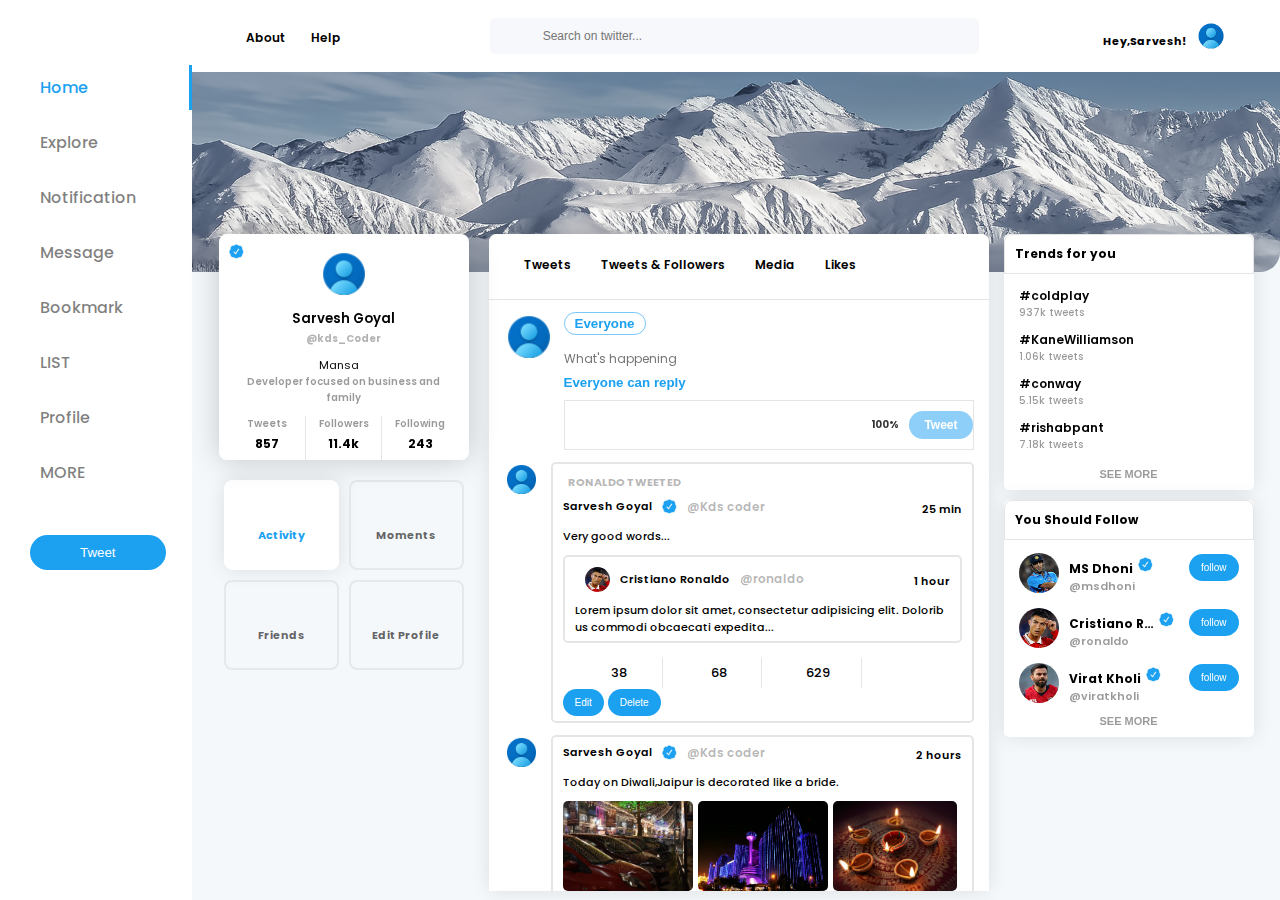
==== commit 4d8b1ff1: "twitterfinal" ====
--- a/index.html
+++ b/index.html
@@ -240,6 +240,12 @@
                                             <i class="fa-solid fa-share"></i>
                                         </div>
                                     </div>
+                                    <!-- <button>Delete</button>
+                                    <button>Edit</button> -->
+                                    <div class="edit-delete-buttons">
+                                        <button class="edit-button">Edit</button>
+                                        <button class="delete-button">Delete</button>
+                                    </div>
                                 </div>
                             </div>
                             <div class="post_card_bx">
@@ -278,6 +284,12 @@
                                             <i class="fa-solid fa-share"></i>
                                         </div>
                                     </div>
+                                    <!-- <button>Delete</button>
+                                    <button>Edit</button> -->
+                                    <div class="edit-delete-buttons">
+                                        <button class="edit-button">Edit</button>
+                                        <button class="delete-button">Delete</button>
+                                    </div>
                                 </div>
                             </div>
                             <div class="post_card_bx">
@@ -309,11 +321,17 @@
                                         </div>
                                         <div class="tweet_social_card">
                                             <i class="fa-solid fa-heart"></i>
-                                            <span>445.8</span>
+                                            <span>445.8K+</span>
                                         </div>
                                         <div class="tweet_social_card">
                                             <i class="fa-solid fa-share"></i>
                                         </div>
+                                    </div>
+                                    <!-- <button>Delete</button>
+                                    <button>Edit</button> -->
+                                    <div class="edit-delete-buttons">
+                                        <button class="edit-button">Edit</button>
+                                        <button class="delete-button">Delete</button>
                                     </div>
                                 </div>
                             </div>
--- a/index.css
+++ b/index.css
@@ -909,6 +909,39 @@
   .post_main_bx
   .post_card_bx
   .content
+  button {
+  background-color: #1ca1f1;
+  border: none;
+  outline: none;
+  padding: 8px 12px;
+  border-radius: 20px;
+  font-size: 10px;
+  cursor: pointer;
+  transition: 0.3s linear;
+  color: #fff;
+  margin-bottom: 5px;
+  justify-content: end;
+}
+
+header
+  section
+  .profile_post_follow_bx
+  .post_follow_bx
+  .post
+  .post_main_bx
+  .post_card_bx
+  .content
+  button:hover {
+    background-color: rgb(28, 162, 241, 0.5);
+}
+header
+  section
+  .profile_post_follow_bx
+  .post_follow_bx
+  .post
+  .post_main_bx
+  .post_card_bx
+  .content
   .retweet {
   color: rgb(0, 0, 0, 0.3);
   font-size: 11px;
